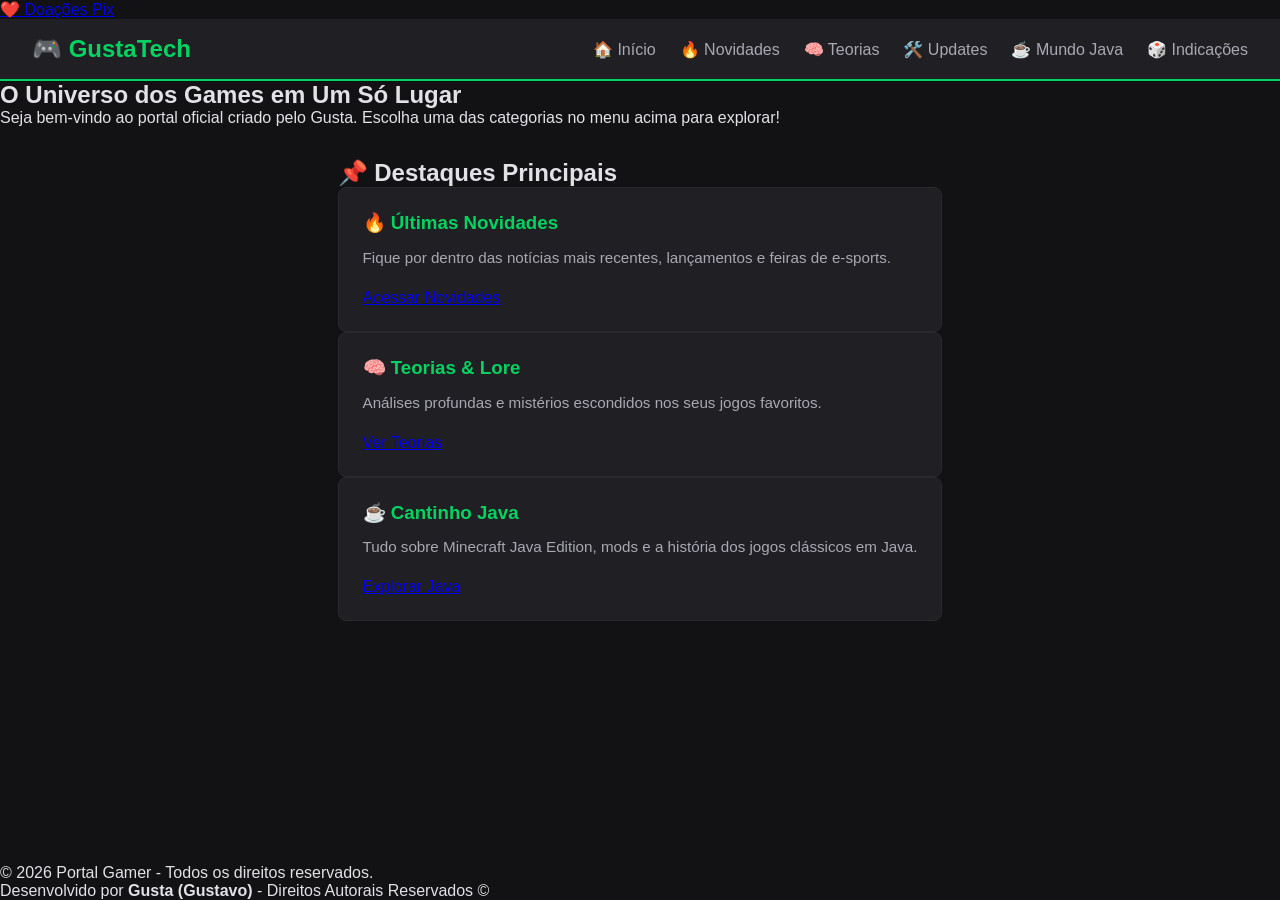
==== index.html @ eb276a67 "att" ====
<!DOCTYPE html>
<html lang="pt-BR">
<head>
    <meta charset="UTF-8">
    <meta name="viewport" content="width=device-width, initial-scale=1.0">
    <title>Portal Gamer - Gusta</title>
    <link rel="stylesheet" href="style.css">
</head>
<a href="doacoes.html" class="btn-doacao-fixo">
    ❤️ Doações Pix
</a>
<body>

    <header>
        <div class="logo">🎮 GustaTech</div>
        <nav>
            <ul>
                <li><a href="index.html" class="ativo">🏠 Início</a></li>
                <li><a href="novidades.html">🔥 Novidades</a></li>
                <li><a href="teorias.html">🧠 Teorias</a></li>
                <li><a href="updates.html">🛠️ Updates</a></li>
                <li><a href="java.html">☕ Mundo Java</a></li>
                <li><a href="indicacoes.html">🎲 Indicações</a></li>
            </ul>
        </nav>
    </header>

    <section class="hero">
        <h1>O Universo dos Games em Um Só Lugar</h1>
        <p>Seja bem-vindo ao portal oficial criado pelo Gusta. Escolha uma das categorias no menu acima para explorar!</p>
    </section>

    <main class="container">
        <h2>📌 Destaques Principais</h2>
        <div class="grid">
            <article class="card">
                <h3>🔥 Últimas Novidades</h3>
                <p>Fique por dentro das notícias mais recentes, lançamentos e feiras de e-sports.</p>
                <a href="novidades.html" class="btn-link">Acessar Novidades</a>
            </article>
            <article class="card">
                <h3>🧠 Teorias & Lore</h3>
                <p>Análises profundas e mistérios escondidos nos seus jogos favoritos.</p>
                <a href="teorias.html" class="btn-link">Ver Teorias</a>
            </article>
            <article class="card">
                <h3>☕ Cantinho Java</h3>
                <p>Tudo sobre Minecraft Java Edition, mods e a história dos jogos clássicos em Java.</p>
                <a href="java.html" class="btn-link">Explorar Java</a>
            </article>
        </div>
    </main>

    <footer>
        <div class="footer-content">
            <p>&copy; 2026 Portal Gamer - Todos os direitos reservados.</p>
            <p class="direitos-autorais">Desenvolvido por <strong>Gusta (Gustavo)</strong> - Direitos Autorais Reservados &copy;</p>
        </div>
    </footer>

    <script src="script.js"></script>
</body>
</html>
---- style.css ----
* {
    margin: 0;
    padding: 0;
    box-sizing: border-box;
    font-family: 'Segoe UI', Tahoma, Geneva, Verdana, sans-serif;
}

body {
    background-color: #121214;
    color: #e1e1e6;
    display: flex;
    flex-direction: column;
    min-height: 100vh;
}

/* CABEÇALHO E NAVEGAÇÃO */
header {
    background-color: #202024;
    padding: 1rem 2rem;
    display: flex;
    justify-content: space-between;
    align-items: center;
    border-bottom: 2px solid #04d361;
}

.logo {
    font-size: 1.5rem;
    font-weight: bold;
    color: #04d361;
}

nav ul {
    display: flex;
    list-style: none;
    gap: 1.5rem;
}

nav a {
    color: #a8a8b3;
    text-decoration: none;
    font-weight: 500;
    transition: color 0.2s;
}

nav a:hover {
    color: #04d361;
}

/* CONTAINER PRINCIPAL */
.container {
    max-width: 1100px;
    margin: 2rem auto;
    padding: 0 1rem;
    flex: 1;
}

/* CARDS E CONTEÚDO */
.cards-grid {
    display: grid;
    grid-template-columns: repeat(auto-fit, minmax(300px, 1fr));
    gap: 1.5rem;
    margin-top: 1.5rem;
}

.card {
    background-color: #202024;
    border-radius: 8px;
    padding: 1.5rem;
    border: 1px solid #29292e;
    display: flex;
    flex-direction: column;
    justify-content: space-between;
    transition: transform 0.2s, border-color 0.2s;
}

.card:hover {
    transform: translateY(-4px);
    border-color: #04d361;
}

.card h3 {
    color: #04d361;
    margin-bottom: 0.8rem;
}

.card p {
    color: #a8a8b3;
    font-size: 0.95rem;
    line-height: 1.5;
    margin-bottom: 1.2rem;
}

/* BOTÕES DE CURTIR E RELER */
.btn-curtir {
    background-color: #04d361;
    color: #000;
    font-weight: bold;
    border: none;
    padding: 0.6rem 1rem;
    border-radius: 4px;
    cursor: pointer;
    transition: background-color 0.2s;
}

.btn-curtir:hover {
    background-color: #03b050;
}

.btn-curtir.curtido {
    background-color: #29292e !important;
    color: #04d361 !important;
}

.btn-reler {
    display: inline-block;
    margin-top: 0.8rem;
    color: #996dff;
    text-decoration: none;
    font-size: 0.9rem;
    font-weight: bold;
}

.btn-reler:hover {
    text-decoration: underline;
}

/* SORTEADOR DE JOGOS (INDICAÇÕES) */
.box-sorteio {
    background-color: #202024;
    border-radius: 8px;
    padding: 2rem;
    text-align: center;
    border: 1px solid #29292e;
    max-width: 650px;
    margin: 2rem auto;
}

.btn-sortear {
    background-color: #04d361;
    color: #000;
    font-weight: bold;
    font-size: 1.1rem;
    border: none;
    padding: 0.8rem 1.8rem;
    border-radius: 4px;
    cursor: pointer;
    margin-top: 1rem;
    transition: transform 0.2s
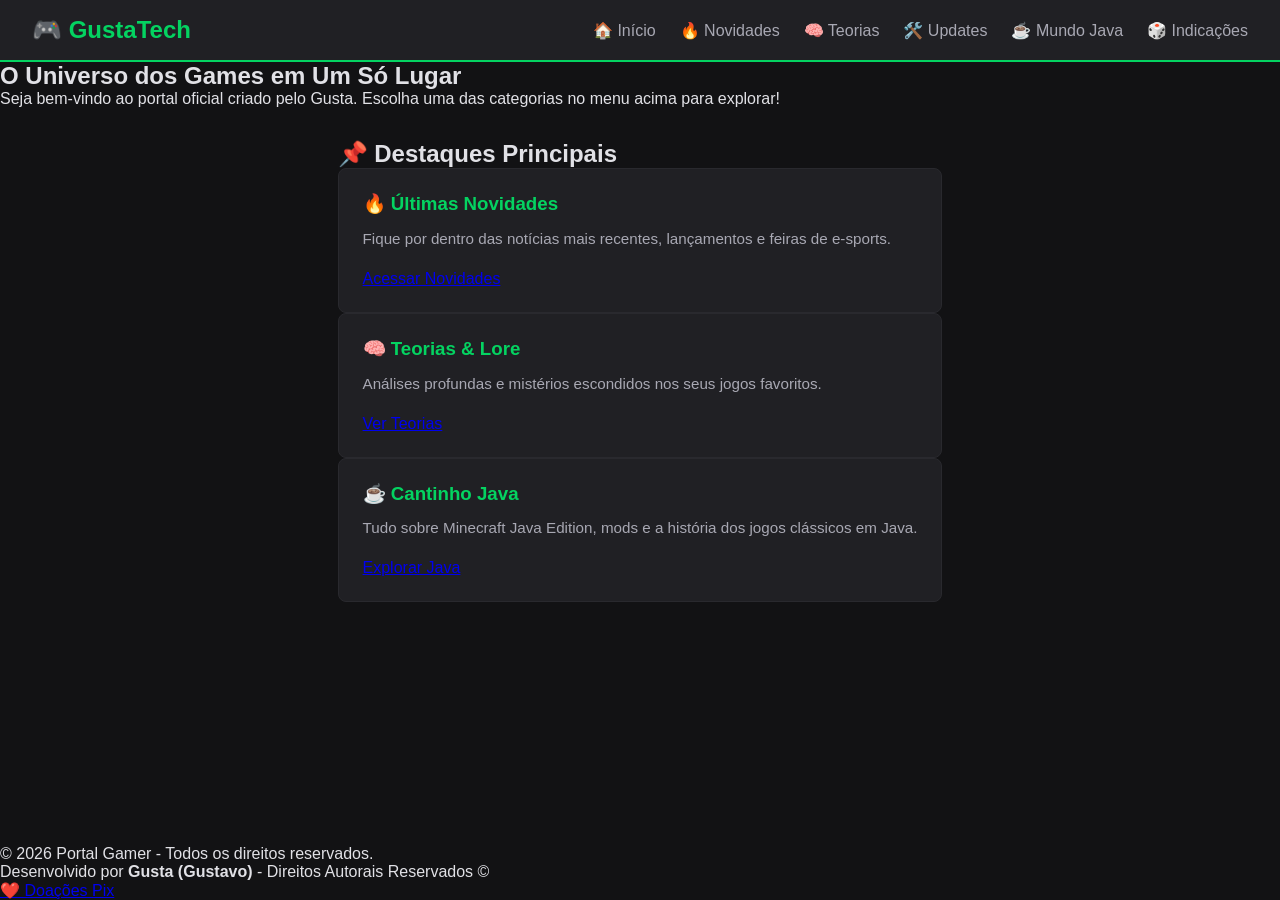
==== commit 0df43081: "aq" ====
--- a/index.html
+++ b/index.html
@@ -6,9 +6,6 @@
     <title>Portal Gamer - Gusta</title>
     <link rel="stylesheet" href="style.css">
 </head>
-<a href="doacoes.html" class="btn-doacao-fixo">
-    ❤️ Doações Pix
-</a>
 <body>
 
     <header>
@@ -59,5 +56,8 @@
     </footer>
 
     <script src="script.js"></script>
+<a href="doacoes.html" class="btn-doacao-fixo">
+    ❤️ Doações Pix
+</a>
 </body>
 </html>
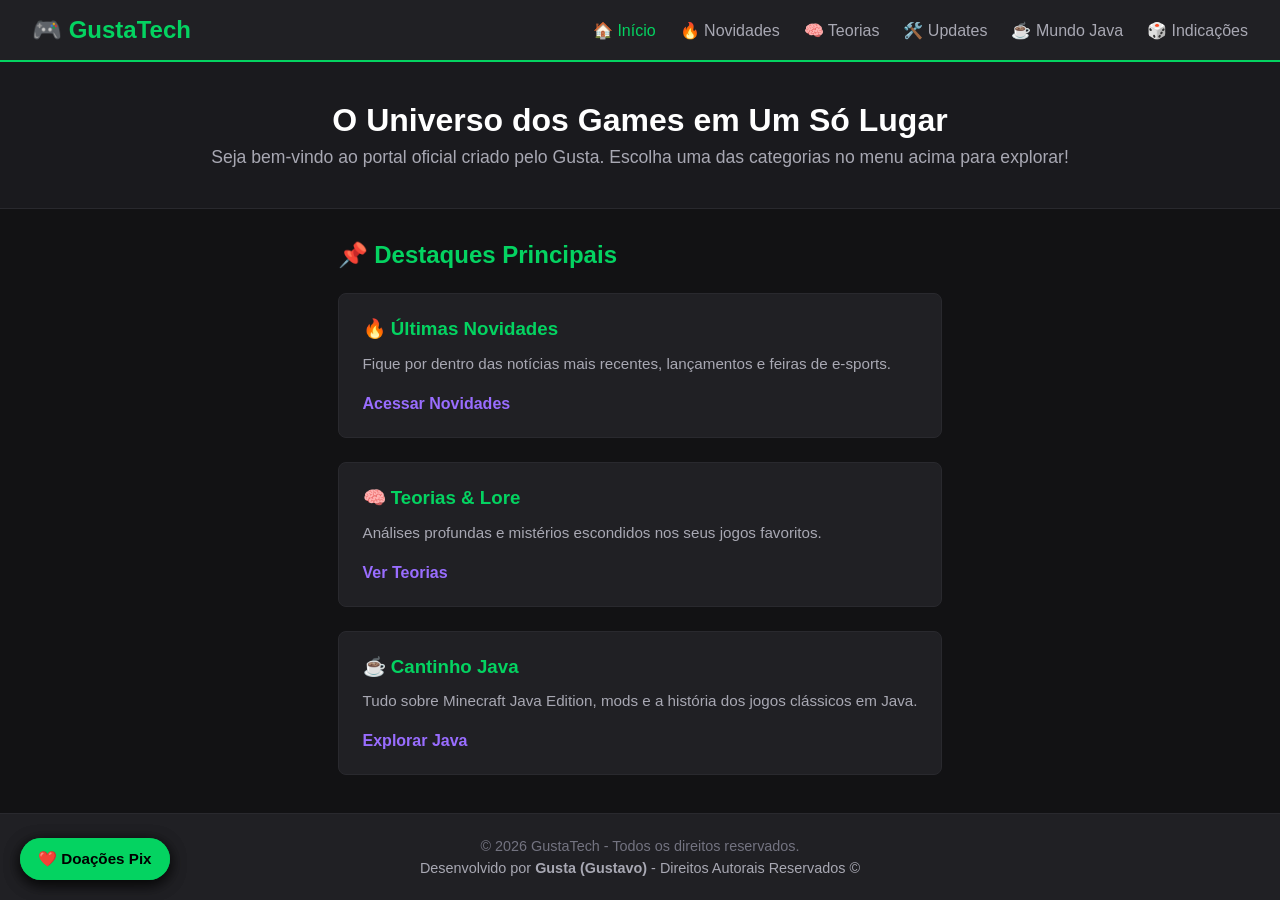
==== commit 60c3bfd7: "a" ====
--- a/index.html
+++ b/index.html
@@ -3,7 +3,7 @@
 <head>
     <meta charset="UTF-8">
     <meta name="viewport" content="width=device-width, initial-scale=1.0">
-    <title>Portal Gamer - Gusta</title>
+    <title>GustaTech - Portal Gamer</title>
     <link rel="stylesheet" href="style.css">
 </head>
 <body>
@@ -35,11 +35,13 @@
                 <p>Fique por dentro das notícias mais recentes, lançamentos e feiras de e-sports.</p>
                 <a href="novidades.html" class="btn-link">Acessar Novidades</a>
             </article>
+
             <article class="card">
                 <h3>🧠 Teorias & Lore</h3>
                 <p>Análises profundas e mistérios escondidos nos seus jogos favoritos.</p>
                 <a href="teorias.html" class="btn-link">Ver Teorias</a>
             </article>
+
             <article class="card">
                 <h3>☕ Cantinho Java</h3>
                 <p>Tudo sobre Minecraft Java Edition, mods e a história dos jogos clássicos em Java.</p>
@@ -50,10 +52,14 @@
 
     <footer>
         <div class="footer-content">
-            <p>&copy; 2026 Portal Gamer - Todos os direitos reservados.</p>
+            <p>&copy; 2026 GustaTech - Todos os direitos reservados.</p>
             <p class="direitos-autorais">Desenvolvido por <strong>Gusta (Gustavo)</strong> - Direitos Autorais Reservados &copy;</p>
         </div>
     </footer>
+
+    <a href="doacoes.html" class="btn-doacao-fixo">
+        ❤️ Doações Pix
+    </a>
 
     <script src="script.js"></script>
 <a href="doacoes.html" class="btn-doacao-fixo">
--- a/style.css
+++ b/style.css
@@ -1,3 +1,6 @@
+/* =========================================================
+   ESTILOS GERAIS E RESET
+   ========================================================= */
 * {
     margin: 0;
     padding: 0;
@@ -13,7 +16,9 @@
     min-height: 100vh;
 }
 
-/* CABEÇALHO E NAVEGAÇÃO */
+/* =========================================================
+   CABEÇALHO E NAVEGAÇÃO
+   ========================================================= */
 header {
     background-color: #202024;
     padding: 1rem 2rem;
@@ -42,11 +47,34 @@
     transition: color 0.2s;
 }
 
-nav a:hover {
-    color: #04d361;
-}
-
-/* CONTAINER PRINCIPAL */
+nav a:hover, nav a.ativo {
+    color: #04d361;
+}
+
+/* =========================================================
+   SEÇÃO HERO (DESTAQUE DA PÁGINA INICIAL)
+   ========================================================= */
+.hero {
+    background-color: #1a1a1e;
+    text-align: center;
+    padding: 2.5rem 1rem;
+    border-bottom: 1px solid #29292e;
+}
+
+.hero h1 {
+    font-size: 2rem;
+    color: #ffffff;
+    margin-bottom: 0.5rem;
+}
+
+.hero p {
+    color: #a8a8b3;
+    font-size: 1.1rem;
+}
+
+/* =========================================================
+   CONTAINER E CARDS / GRID
+   ========================================================= */
 .container {
     max-width: 1100px;
     margin: 2rem auto;
@@ -54,12 +82,15 @@
     flex: 1;
 }
 
-/* CARDS E CONTEÚDO */
-.cards-grid {
+.container h2 {
+    color: #04d361;
+    margin-bottom: 1.5rem;
+}
+
+.grid, .cards-grid {
     display: grid;
     grid-template-columns: repeat(auto-fit, minmax(300px, 1fr));
     gap: 1.5rem;
-    margin-top: 1.5rem;
 }
 
 .card {
@@ -90,7 +121,22 @@
     margin-bottom: 1.2rem;
 }
 
-/* BOTÕES DE CURTIR E RELER */
+/* =========================================================
+   BOTÕES GERAIS E LINKS
+   ========================================================= */
+.btn-link {
+    display: inline-block;
+    color: #996dff;
+    text-decoration: none;
+    font-weight: bold;
+    transition: color 0.2s;
+}
+
+.btn-link:hover {
+    color: #04d361;
+    text-decoration: underline;
+}
+
 .btn-curtir {
     background-color: #04d361;
     color: #000;
@@ -124,25 +170,47 @@
     text-decoration: underline;
 }
 
-/* SORTEADOR DE JOGOS (INDICAÇÕES) */
-.box-sorteio {
+/* =========================================================
+   RODAPÉ (FOOTER)
+   ========================================================= */
+footer {
     background-color: #202024;
-    border-radius: 8px;
-    padding: 2rem;
     text-align: center;
-    border: 1px solid #29292e;
-    max-width: 650px;
-    margin: 2rem auto;
-}
-
-.btn-sortear {
+    padding: 1.5rem;
+    border-top: 1px solid #29292e;
+    margin-top: auto;
+    color: #737380;
+    font-size: 0.9rem;
+}
+
+.direitos-autorais {
+    margin-top: 0.4rem;
+    color: #a8a8b3;
+}
+
+/* =========================================================
+   BOTÃO FIXO DO PIX (FLUTUANTE NO CANTO INFERIOR ESQUERDO)
+   ========================================================= */
+.btn-doacao-fixo {
+    position: fixed;
+    bottom: 20px;
+    left: 20px;
     background-color: #04d361;
-    color: #000;
-    font-weight: bold;
-    font-size: 1.1rem;
-    border: none;
-    padding: 0.8rem 1.8rem;
-    border-radius: 4px;
-    cursor: pointer;
-    margin-top: 1rem;
-    transition: transform 0.2s+    color: #000000;
+    font-weight: bold;
+    padding: 12px 18px;
+    border-radius: 30px;
+    text-decoration: none;
+    box-shadow: 0px 4px 15px rgba(0, 0, 0, 0.6);
+    z-index: 9999;
+    display: flex;
+    align-items: center;
+    gap: 8px;
+    font-size: 0.95rem;
+    transition: transform 0.2s ease, background-color 0.2s ease;
+}
+
+.btn-doacao-fixo:hover {
+    background-color: #03b050;
+    transform: scale(1.08);
+}
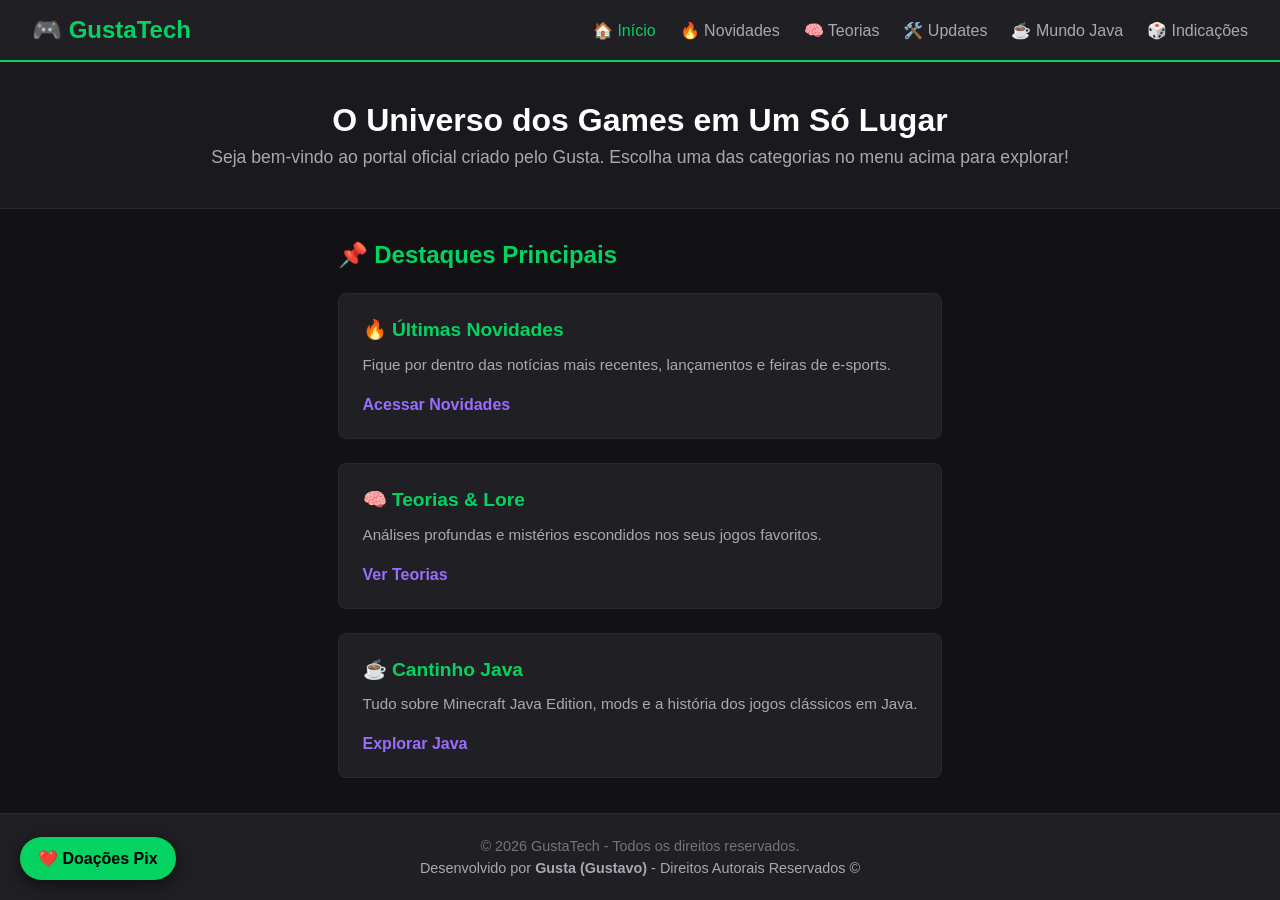
==== commit f6c7efed: "a" ====
--- a/index.html
+++ b/index.html
@@ -62,8 +62,5 @@
     </a>
 
     <script src="script.js"></script>
-<a href="doacoes.html" class="btn-doacao-fixo">
-    ❤️ Doações Pix
-</a>
 </body>
 </html>
--- a/style.css
+++ b/style.css
@@ -1,6 +1,4 @@
-/* =========================================================
-   ESTILOS GERAIS E RESET
-   ========================================================= */
+/* RESET E ESTILOS GERAIS */
 * {
     margin: 0;
     padding: 0;
@@ -16,9 +14,7 @@
     min-height: 100vh;
 }
 
-/* =========================================================
-   CABEÇALHO E NAVEGAÇÃO
-   ========================================================= */
+/* CABEÇALHO E NAVEGAÇÃO */
 header {
     background-color: #202024;
     padding: 1rem 2rem;
@@ -51,30 +47,26 @@
     color: #04d361;
 }
 
-/* =========================================================
-   SEÇÃO HERO (DESTAQUE DA PÁGINA INICIAL)
-   ========================================================= */
-.hero {
+/* HERO E CABEÇALHO DE SEÇÕES */
+.hero, .secao-titulo {
     background-color: #1a1a1e;
     text-align: center;
     padding: 2.5rem 1rem;
     border-bottom: 1px solid #29292e;
 }
 
-.hero h1 {
+.hero h1, .secao-titulo h1 {
     font-size: 2rem;
     color: #ffffff;
     margin-bottom: 0.5rem;
 }
 
-.hero p {
+.hero p, .secao-titulo p {
     color: #a8a8b3;
     font-size: 1.1rem;
 }
 
-/* =========================================================
-   CONTAINER E CARDS / GRID
-   ========================================================= */
+/* CONTAINER E GRID DE CARDS */
 .container {
     max-width: 1100px;
     margin: 2rem auto;
@@ -112,6 +104,7 @@
 .card h3 {
     color: #04d361;
     margin-bottom: 0.8rem;
+    font-size: 1.2rem;
 }
 
 .card p {
@@ -121,9 +114,7 @@
     margin-bottom: 1.2rem;
 }
 
-/* =========================================================
-   BOTÕES GERAIS E LINKS
-   ========================================================= */
+/* BOTÕES E LINKS */
 .btn-link {
     display: inline-block;
     color: #996dff;
@@ -142,37 +133,159 @@
     color: #000;
     font-weight: bold;
     border: none;
-    padding: 0.6rem 1rem;
-    border-radius: 4px;
+    padding: 0.7rem 1rem;
+    border-radius: 6px;
     cursor: pointer;
+    font-size: 0.95rem;
     transition: background-color 0.2s;
+    width: 100%;
 }
 
 .btn-curtir:hover {
     background-color: #03b050;
 }
 
-.btn-curtir.curtido {
-    background-color: #29292e !important;
-    color: #04d361 !important;
-}
-
-.btn-reler {
-    display: inline-block;
+/* SORTEADOR DE JOGOS */
+.box-sorteio {
+    background-color: #202024;
+    border-radius: 12px;
+    padding: 2.5rem 2rem;
+    text-align: center;
+    border: 1px solid #29292e;
+    max-width: 700px;
+    margin: 1rem auto;
+    box-shadow: 0 4px 20px rgba(0, 0, 0, 0.4);
+}
+
+.btn-sortear {
+    background-color: #04d361;
+    color: #000;
+    font-weight: bold;
+    font-size: 1.1rem;
+    border: none;
+    padding: 0.9rem 2rem;
+    border-radius: 8px;
+    cursor: pointer;
+    margin-top: 1.5rem;
+    transition: transform 0.2s, background-color 0.2s;
+}
+
+.btn-sortear:hover {
+    background-color: #03b050;
+    transform: scale(1.04);
+}
+
+.resultado-jogo {
+    margin-top: 1.8rem;
+    background-color: #121214;
+    padding: 1.5rem;
+    border-radius: 8px;
+    border-left: 4px solid #04d361;
+    text-align: left;
+    display: none;
+}
+
+/* PÁGINA DE DOAÇÕES E PIX */
+.container-doacao {
+    display: flex;
+    justify-content: center;
+    align-items: center;
+    flex: 1;
+    padding: 2rem 1rem;
+}
+
+.card-pix-destaque {
+    background-color: #202024;
+    border: 2px solid #04d361;
+    border-radius: 16px;
+    padding: 2.5rem 2rem;
+    max-width: 520px;
+    width: 100%;
+    text-align: center;
+    box-shadow: 0 8px 30px rgba(4, 211, 97, 0.15);
+}
+
+.icone-coracao {
+    font-size: 3rem;
+    margin-bottom: 0.5rem;
+}
+
+.card-pix-destaque h2 {
+    color: #ffffff;
+    font-size: 1.8rem;
+    margin-bottom: 1rem;
+}
+
+.mensagem-boas-vindas {
+    color: #c4c4cc;
+    font-size: 0.98rem;
+    line-height: 1.6;
+    margin-bottom: 1.5rem;
+}
+
+.box-chave-pix {
+    background-color: #121214;
+    border: 2px dashed #04d361;
+    border-radius: 8px;
+    padding: 1rem;
+    margin-bottom: 1.2rem;
+}
+
+.label-pix {
+    color: #04d361;
+    font-size: 0.8rem;
+    font-weight: bold;
+    text-transform: uppercase;
+    letter-spacing: 1px;
+    display: block;
+    margin-bottom: 0.4rem;
+}
+
+.valor-chave-pix {
+    color: #ffffff;
+    font-size: 1.15rem;
+    font-weight: bold;
+    word-break: break-all;
+}
+
+.btn-copiar-pix {
+    background-color: #04d361;
+    color: #000;
+    font-weight: bold;
+    font-size: 1rem;
+    border: none;
+    padding: 0.85rem;
+    border-radius: 6px;
+    cursor: pointer;
+    width: 100%;
+    transition: background-color 0.2s, transform 0.2s;
+}
+
+.btn-copiar-pix:hover {
+    background-color: #03b050;
+    transform: translateY(-2px);
+}
+
+.msg-sucesso {
+    color: #04d361;
+    font-weight: bold;
+    font-size: 0.9rem;
     margin-top: 0.8rem;
-    color: #996dff;
-    text-decoration: none;
-    font-size: 0.9rem;
-    font-weight: bold;
-}
-
-.btn-reler:hover {
-    text-decoration: underline;
-}
-
-/* =========================================================
-   RODAPÉ (FOOTER)
-   ========================================================= */
+    display: none;
+}
+
+.legenda-valor {
+    color: #a8a8b3;
+    font-size: 0.88rem;
+    line-height: 1.5;
+    margin-top: 1.5rem;
+    background-color: #121214;
+    padding: 1rem;
+    border-radius: 8px;
+    border: 1px solid #29292e;
+}
+
+/* RODAPÉ */
 footer {
     background-color: #202024;
     text-align: center;
@@ -188,15 +301,13 @@
     color: #a8a8b3;
 }
 
-/* =========================================================
-   BOTÃO FIXO DO PIX (FLUTUANTE NO CANTO INFERIOR ESQUERDO)
-   ========================================================= */
+/* BOTÃO FIXO DE DOAÇÃO */
 .btn-doacao-fixo {
     position: fixed;
     bottom: 20px;
     left: 20px;
     background-color: #04d361;
-    color: #000000;
+    color: #000;
     font-weight: bold;
     padding: 12px 18px;
     border-radius: 30px;
@@ -206,8 +317,7 @@
     display: flex;
     align-items: center;
     gap: 8px;
-    font-size: 0.95rem;
-    transition: transform 0.2s ease, background-color 0.2s ease;
+    transition: transform 0.2s, background-color 0.2s;
 }
 
 .btn-doacao-fixo:hover {
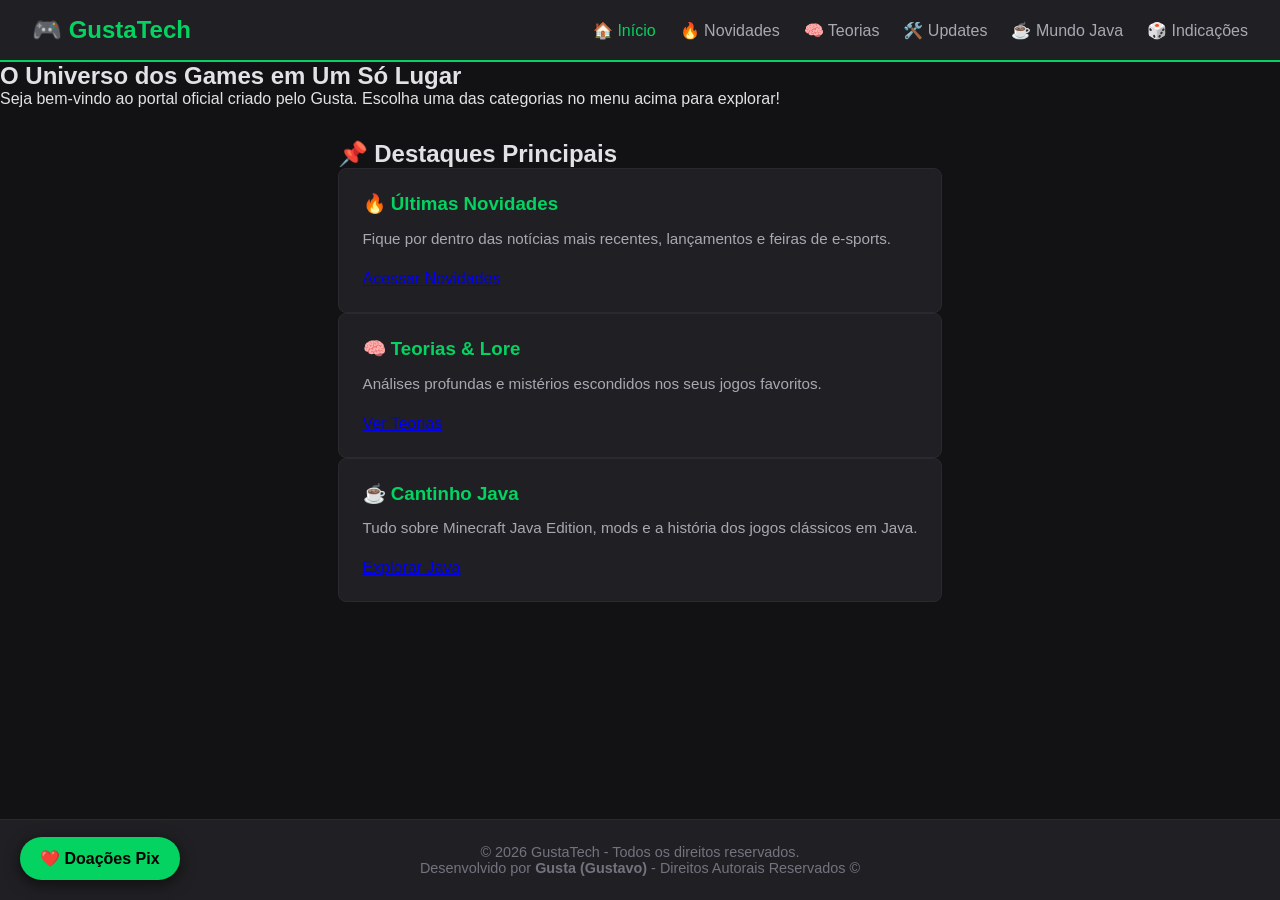
==== commit 4e71833d: "a" ====
--- a/index.html
+++ b/index.html
@@ -57,9 +57,9 @@
         </div>
     </footer>
 
-    <a href="doacoes.html" class="btn-doacao-fixo">
-        ❤️ Doações Pix
-    </a>
+<a href="./doacoes.html" target="_blank" class="btn-doacao-fixo">
+    ❤️ Doações Pix
+</a>
 
     <script src="script.js"></script>
 </body>
--- a/style.css
+++ b/style.css
@@ -47,26 +47,25 @@
     color: #04d361;
 }
 
-/* HERO E CABEÇALHO DE SEÇÕES */
-.hero, .secao-titulo {
+/* TÍTULOS E CONTAINER */
+.secao-titulo {
     background-color: #1a1a1e;
     text-align: center;
     padding: 2.5rem 1rem;
     border-bottom: 1px solid #29292e;
 }
 
-.hero h1, .secao-titulo h1 {
+.secao-titulo h1 {
     font-size: 2rem;
     color: #ffffff;
     margin-bottom: 0.5rem;
 }
 
-.hero p, .secao-titulo p {
+.secao-titulo p {
     color: #a8a8b3;
     font-size: 1.1rem;
 }
 
-/* CONTAINER E GRID DE CARDS */
 .container {
     max-width: 1100px;
     margin: 2rem auto;
@@ -74,12 +73,7 @@
     flex: 1;
 }
 
-.container h2 {
-    color: #04d361;
-    margin-bottom: 1.5rem;
-}
-
-.grid, .cards-grid {
+.cards-grid {
     display: grid;
     grid-template-columns: repeat(auto-fit, minmax(300px, 1fr));
     gap: 1.5rem;
@@ -104,7 +98,6 @@
 .card h3 {
     color: #04d361;
     margin-bottom: 0.8rem;
-    font-size: 1.2rem;
 }
 
 .card p {
@@ -112,20 +105,6 @@
     font-size: 0.95rem;
     line-height: 1.5;
     margin-bottom: 1.2rem;
-}
-
-/* BOTÕES E LINKS */
-.btn-link {
-    display: inline-block;
-    color: #996dff;
-    text-decoration: none;
-    font-weight: bold;
-    transition: color 0.2s;
-}
-
-.btn-link:hover {
-    color: #04d361;
-    text-decoration: underline;
 }
 
 .btn-curtir {
@@ -136,62 +115,16 @@
     padding: 0.7rem 1rem;
     border-radius: 6px;
     cursor: pointer;
-    font-size: 0.95rem;
-    transition: background-color 0.2s;
     width: 100%;
 }
 
-.btn-curtir:hover {
-    background-color: #03b050;
-}
-
-/* SORTEADOR DE JOGOS */
-.box-sorteio {
-    background-color: #202024;
-    border-radius: 12px;
-    padding: 2.5rem 2rem;
-    text-align: center;
-    border: 1px solid #29292e;
-    max-width: 700px;
-    margin: 1rem auto;
-    box-shadow: 0 4px 20px rgba(0, 0, 0, 0.4);
-}
-
-.btn-sortear {
-    background-color: #04d361;
-    color: #000;
-    font-weight: bold;
-    font-size: 1.1rem;
-    border: none;
-    padding: 0.9rem 2rem;
-    border-radius: 8px;
-    cursor: pointer;
-    margin-top: 1.5rem;
-    transition: transform 0.2s, background-color 0.2s;
-}
-
-.btn-sortear:hover {
-    background-color: #03b050;
-    transform: scale(1.04);
-}
-
-.resultado-jogo {
-    margin-top: 1.8rem;
-    background-color: #121214;
-    padding: 1.5rem;
-    border-radius: 8px;
-    border-left: 4px solid #04d361;
-    text-align: left;
-    display: none;
-}
-
-/* PÁGINA DE DOAÇÕES E PIX */
+/* ESTILOS DA PÁGINA DE DOAÇÃO E PIX */
 .container-doacao {
     display: flex;
     justify-content: center;
     align-items: center;
     flex: 1;
-    padding: 2rem 1rem;
+    padding: 3rem 1rem;
 }
 
 .card-pix-destaque {
@@ -202,7 +135,7 @@
     max-width: 520px;
     width: 100%;
     text-align: center;
-    box-shadow: 0 8px 30px rgba(4, 211, 97, 0.15);
+    box-shadow: 0 8px 30px rgba(4, 211, 97, 0.2);
 }
 
 .icone-coracao {
@@ -227,23 +160,23 @@
     background-color: #121214;
     border: 2px dashed #04d361;
     border-radius: 8px;
-    padding: 1rem;
+    padding: 1.2rem;
     margin-bottom: 1.2rem;
 }
 
 .label-pix {
     color: #04d361;
-    font-size: 0.8rem;
+    font-size: 0.85rem;
     font-weight: bold;
     text-transform: uppercase;
     letter-spacing: 1px;
     display: block;
-    margin-bottom: 0.4rem;
+    margin-bottom: 0.5rem;
 }
 
 .valor-chave-pix {
     color: #ffffff;
-    font-size: 1.15rem;
+    font-size: 1.2rem;
     font-weight: bold;
     word-break: break-all;
 }
@@ -254,7 +187,7 @@
     font-weight: bold;
     font-size: 1rem;
     border: none;
-    padding: 0.85rem;
+    padding: 0.9rem;
     border-radius: 6px;
     cursor: pointer;
     width: 100%;
@@ -274,7 +207,7 @@
     display: none;
 }
 
-.legenda-valor {
+.detalhe-info {
     color: #a8a8b3;
     font-size: 0.88rem;
     line-height: 1.5;
@@ -283,6 +216,32 @@
     padding: 1rem;
     border-radius: 8px;
     border: 1px solid #29292e;
+    text-align: left;
+}
+
+/* BOTÃO VERDE FIXO FLUTUANTE */
+.btn-doacao-fixo {
+    position: fixed;
+    bottom: 20px;
+    left: 20px;
+    background-color: #04d361;
+    color: #000000;
+    font-weight: bold;
+    padding: 12px 20px;
+    border-radius: 30px;
+    text-decoration: none;
+    box-shadow: 0px 4px 15px rgba(0, 0, 0, 0.6);
+    z-index: 9999;
+    display: inline-flex;
+    align-items: center;
+    gap: 8px;
+    font-size: 1rem;
+    transition: transform 0.2s, background-color 0.2s;
+}
+
+.btn-doacao-fixo:hover {
+    background-color: #03b050;
+    transform: scale(1.08);
 }
 
 /* RODAPÉ */
@@ -294,33 +253,4 @@
     margin-top: auto;
     color: #737380;
     font-size: 0.9rem;
-}
-
-.direitos-autorais {
-    margin-top: 0.4rem;
-    color: #a8a8b3;
-}
-
-/* BOTÃO FIXO DE DOAÇÃO */
-.btn-doacao-fixo {
-    position: fixed;
-    bottom: 20px;
-    left: 20px;
-    background-color: #04d361;
-    color: #000;
-    font-weight: bold;
-    padding: 12px 18px;
-    border-radius: 30px;
-    text-decoration: none;
-    box-shadow: 0px 4px 15px rgba(0, 0, 0, 0.6);
-    z-index: 9999;
-    display: flex;
-    align-items: center;
-    gap: 8px;
-    transition: transform 0.2s, background-color 0.2s;
-}
-
-.btn-doacao-fixo:hover {
-    background-color: #03b050;
-    transform: scale(1.08);
 }
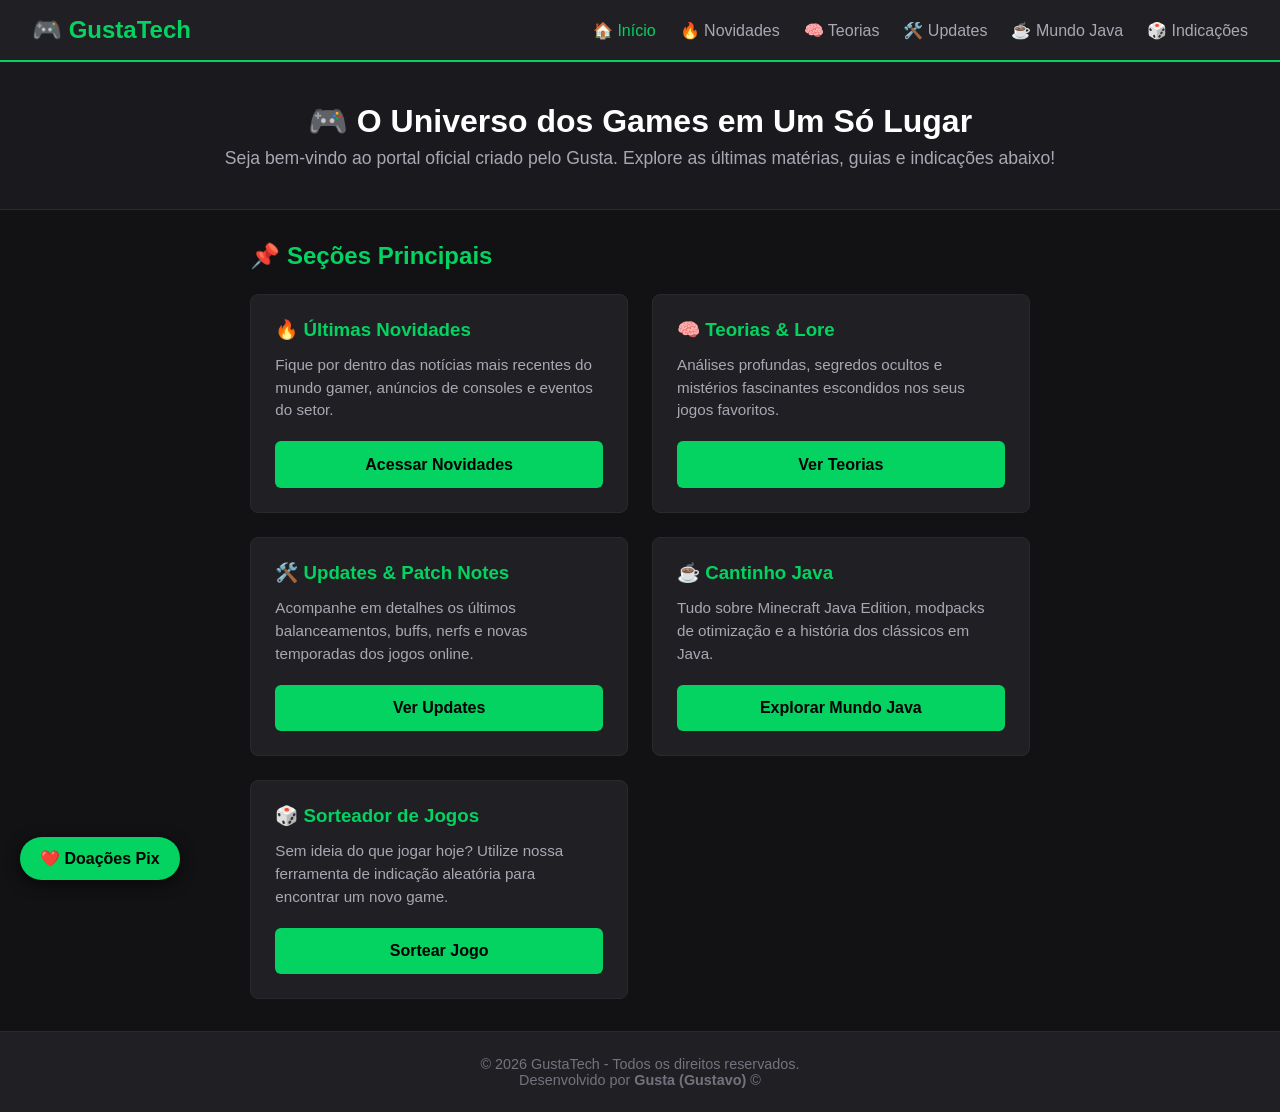
==== commit 8a402874: "a" ====
--- a/index.html
+++ b/index.html
@@ -13,39 +13,52 @@
         <nav>
             <ul>
                 <li><a href="index.html" class="ativo">🏠 Início</a></li>
-                <li><a href="novidades.html">🔥 Novidades</a></li>
-                <li><a href="teorias.html">🧠 Teorias</a></li>
-                <li><a href="updates.html">🛠️ Updates</a></li>
-                <li><a href="java.html">☕ Mundo Java</a></li>
-                <li><a href="indicacoes.html">🎲 Indicações</a></li>
+                <li><a href="novidades.html" target="_blank">🔥 Novidades</a></li>
+                <li><a href="teorias.html" target="_blank">🧠 Teorias</a></li>
+                <li><a href="updates.html" target="_blank">🛠️ Updates</a></li>
+                <li><a href="java.html" target="_blank">☕ Mundo Java</a></li>
+                <li><a href="indicacoes.html" target="_blank">🎲 Indicações</a></li>
             </ul>
         </nav>
     </header>
 
-    <section class="hero">
-        <h1>O Universo dos Games em Um Só Lugar</h1>
-        <p>Seja bem-vindo ao portal oficial criado pelo Gusta. Escolha uma das categorias no menu acima para explorar!</p>
+    <section class="secao-titulo">
+        <h1>🎮 O Universo dos Games em Um Só Lugar</h1>
+        <p>Seja bem-vindo ao portal oficial criado pelo Gusta. Explore as últimas matérias, guias e indicações abaixo!</p>
     </section>
 
     <main class="container">
-        <h2>📌 Destaques Principais</h2>
-        <div class="grid">
+        <h2 style="color: #04d361; margin-bottom: 1.5rem;">📌 Seções Principais</h2>
+        
+        <div class="cards-grid">
             <article class="card">
                 <h3>🔥 Últimas Novidades</h3>
-                <p>Fique por dentro das notícias mais recentes, lançamentos e feiras de e-sports.</p>
-                <a href="novidades.html" class="btn-link">Acessar Novidades</a>
+                <p>Fique por dentro das notícias mais recentes do mundo gamer, anúncios de consoles e eventos do setor.</p>
+                <a href="novidades.html" target="_blank" class="btn-copiar-pix" style="text-decoration: none; text-align: center; display: block;">Acessar Novidades</a>
             </article>
 
             <article class="card">
                 <h3>🧠 Teorias & Lore</h3>
-                <p>Análises profundas e mistérios escondidos nos seus jogos favoritos.</p>
-                <a href="teorias.html" class="btn-link">Ver Teorias</a>
+                <p>Análises profundas, segredos ocultos e mistérios fascinantes escondidos nos seus jogos favoritos.</p>
+                <a href="teorias.html" target="_blank" class="btn-copiar-pix" style="text-decoration: none; text-align: center; display: block;">Ver Teorias</a>
+            </article>
+
+            <article class="card">
+                <h3>🛠️ Updates & Patch Notes</h3>
+                <p>Acompanhe em detalhes os últimos balanceamentos, buffs, nerfs e novas temporadas dos jogos online.</p>
+                <a href="updates.html" target="_blank" class="btn-copiar-pix" style="text-decoration: none; text-align: center; display: block;">Ver Updates</a>
             </article>
 
             <article class="card">
                 <h3>☕ Cantinho Java</h3>
-                <p>Tudo sobre Minecraft Java Edition, mods e a história dos jogos clássicos em Java.</p>
-                <a href="java.html" class="btn-link">Explorar Java</a>
+                <p>Tudo sobre Minecraft Java Edition, modpacks de otimização e a história dos clássicos em Java.</p>
+                <a href="java.html" target="_blank" class="btn-copiar-pix" style="text-decoration: none; text-align: center; display: block;">Explorar Mundo Java</a>
+            </article>
+
+            <article class="card">
+                <h3>🎲 Sorteador de Jogos</h3>
+                <p>Sem ideia do que jogar hoje? Utilize nossa ferramenta de indicação aleatória para encontrar um novo game.</p>
+                <a href="indicacoes.html" target="_blank" class="btn-copiar-pix" style="text-decoration: none; text-align: center; display: block;">Sortear Jogo</a>
             </article>
         </div>
     </main>
@@ -53,13 +66,13 @@
     <footer>
         <div class="footer-content">
             <p>&copy; 2026 GustaTech - Todos os direitos reservados.</p>
-            <p class="direitos-autorais">Desenvolvido por <strong>Gusta (Gustavo)</strong> - Direitos Autorais Reservados &copy;</p>
+            <p class="direitos-autorais">Desenvolvido por <strong>Gusta (Gustavo)</strong> &copy;</p>
         </div>
     </footer>
 
-<a href="./doacoes.html" target="_blank" class="btn-doacao-fixo">
-    ❤️ Doações Pix
-</a>
+    <a href="./doacoes.html" target="_blank" class="btn-doacao-fixo">
+        ❤️ Doações Pix
+    </a>
 
     <script src="script.js"></script>
 </body>
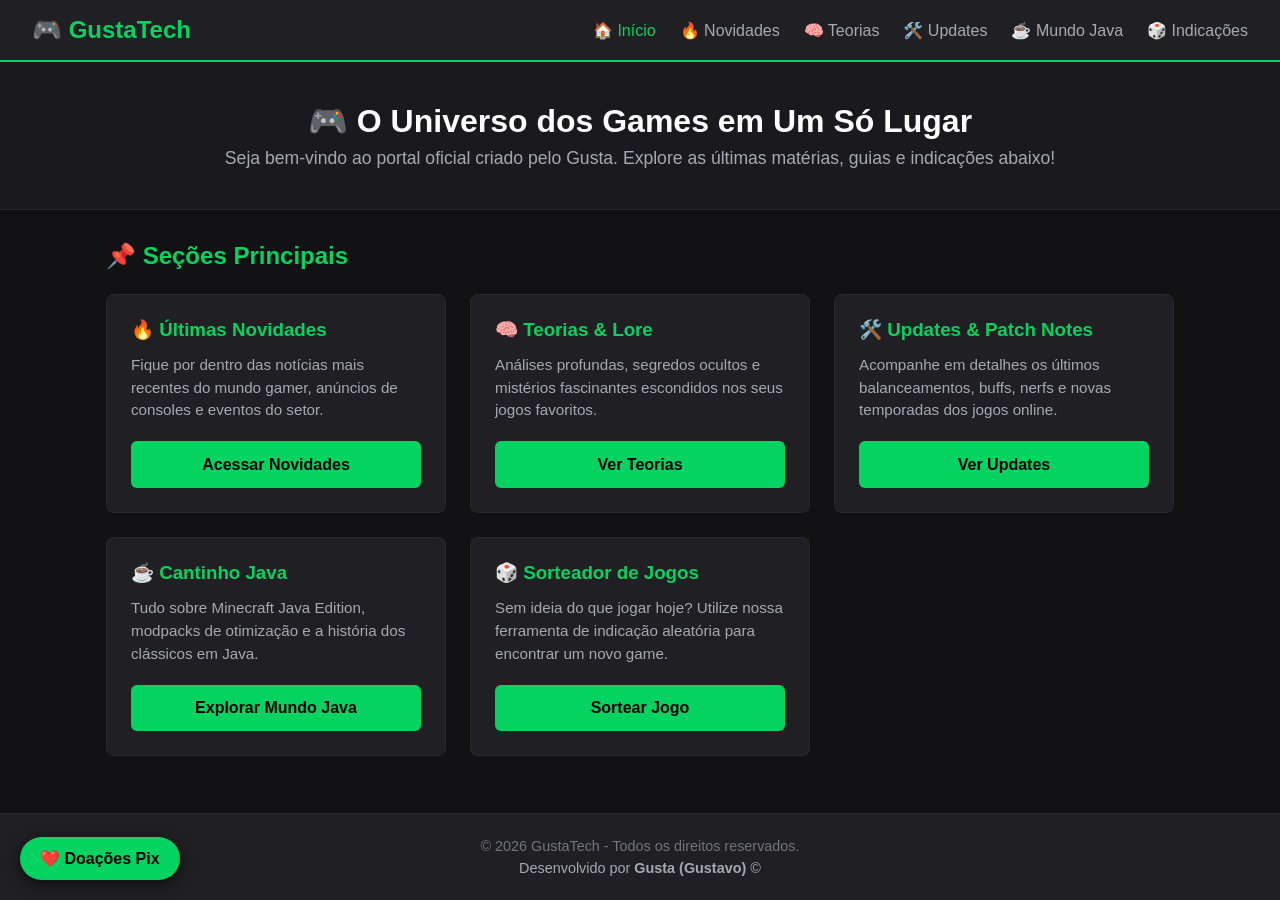
==== commit abeb6e03: "s" ====
--- a/index.html
+++ b/index.html
@@ -13,11 +13,11 @@
         <nav>
             <ul>
                 <li><a href="index.html" class="ativo">🏠 Início</a></li>
-                <li><a href="novidades.html" target="_blank">🔥 Novidades</a></li>
-                <li><a href="teorias.html" target="_blank">🧠 Teorias</a></li>
-                <li><a href="updates.html" target="_blank">🛠️ Updates</a></li>
-                <li><a href="java.html" target="_blank">☕ Mundo Java</a></li>
-                <li><a href="indicacoes.html" target="_blank">🎲 Indicações</a></li>
+                <li><a href="novidades.html">🔥 Novidades</a></li>
+                <li><a href="teorias.html">🧠 Teorias</a></li>
+                <li><a href="updates.html">🛠️ Updates</a></li>
+                <li><a href="java.html">☕ Mundo Java</a></li>
+                <li><a href="indicacoes.html">🎲 Indicações</a></li>
             </ul>
         </nav>
     </header>
@@ -34,31 +34,31 @@
             <article class="card">
                 <h3>🔥 Últimas Novidades</h3>
                 <p>Fique por dentro das notícias mais recentes do mundo gamer, anúncios de consoles e eventos do setor.</p>
-                <a href="novidades.html" target="_blank" class="btn-copiar-pix" style="text-decoration: none; text-align: center; display: block;">Acessar Novidades</a>
+                <a href="novidades.html" class="btn-copiar-pix" style="text-decoration: none; text-align: center; display: block;">Acessar Novidades</a>
             </article>
 
             <article class="card">
                 <h3>🧠 Teorias & Lore</h3>
                 <p>Análises profundas, segredos ocultos e mistérios fascinantes escondidos nos seus jogos favoritos.</p>
-                <a href="teorias.html" target="_blank" class="btn-copiar-pix" style="text-decoration: none; text-align: center; display: block;">Ver Teorias</a>
+                <a href="teorias.html" class="btn-copiar-pix" style="text-decoration: none; text-align: center; display: block;">Ver Teorias</a>
             </article>
 
             <article class="card">
                 <h3>🛠️ Updates & Patch Notes</h3>
                 <p>Acompanhe em detalhes os últimos balanceamentos, buffs, nerfs e novas temporadas dos jogos online.</p>
-                <a href="updates.html" target="_blank" class="btn-copiar-pix" style="text-decoration: none; text-align: center; display: block;">Ver Updates</a>
+                <a href="updates.html" class="btn-copiar-pix" style="text-decoration: none; text-align: center; display: block;">Ver Updates</a>
             </article>
 
             <article class="card">
                 <h3>☕ Cantinho Java</h3>
                 <p>Tudo sobre Minecraft Java Edition, modpacks de otimização e a história dos clássicos em Java.</p>
-                <a href="java.html" target="_blank" class="btn-copiar-pix" style="text-decoration: none; text-align: center; display: block;">Explorar Mundo Java</a>
+                <a href="java.html" class="btn-copiar-pix" style="text-decoration: none; text-align: center; display: block;">Explorar Mundo Java</a>
             </article>
 
             <article class="card">
                 <h3>🎲 Sorteador de Jogos</h3>
                 <p>Sem ideia do que jogar hoje? Utilize nossa ferramenta de indicação aleatória para encontrar um novo game.</p>
-                <a href="indicacoes.html" target="_blank" class="btn-copiar-pix" style="text-decoration: none; text-align: center; display: block;">Sortear Jogo</a>
+                <a href="indicacoes.html" class="btn-copiar-pix" style="text-decoration: none; text-align: center; display: block;">Sortear Jogo</a>
             </article>
         </div>
     </main>
@@ -66,11 +66,11 @@
     <footer>
         <div class="footer-content">
             <p>&copy; 2026 GustaTech - Todos os direitos reservados.</p>
-            <p class="direitos-autorais">Desenvolvido por <strong>Gusta (Gustavo)</strong> &copy;</p>
+            <p style="margin-top: 0.4rem; color: #a8a8b3;">Desenvolvido por <strong>Gusta (Gustavo)</strong> &copy;</p>
         </div>
     </footer>
 
-    <a href="./doacoes.html" target="_blank" class="btn-doacao-fixo">
+    <a href="doacoes.html" target="_blank" class="btn-doacao-fixo">
         ❤️ Doações Pix
     </a>
 
--- a/style.css
+++ b/style.css
@@ -28,6 +28,7 @@
     font-size: 1.5rem;
     font-weight: bold;
     color: #04d361;
+    text-decoration: none;
 }
 
 nav ul {
@@ -71,8 +72,10 @@
     margin: 2rem auto;
     padding: 0 1rem;
     flex: 1;
-}
-
+    width: 100%;
+}
+
+/* CARDS E GRID */
 .cards-grid {
     display: grid;
     grid-template-columns: repeat(auto-fit, minmax(300px, 1fr));
@@ -107,18 +110,64 @@
     margin-bottom: 1.2rem;
 }
 
-.btn-curtir {
+/* ESTILO DA PÁGINA DE INDICAÇÕES (SORTEADOR) */
+.box-sorteio {
+    background-color: #202024;
+    border-radius: 12px;
+    padding: 2.5rem 2rem;
+    text-align: center;
+    border: 1px solid #29292e;
+    max-width: 650px;
+    margin: 1.5rem auto;
+    box-shadow: 0 8px 25px rgba(0, 0, 0, 0.5);
+}
+
+.box-sorteio h3 {
+    color: #ffffff;
+    font-size: 1.5rem;
+    margin-bottom: 0.8rem;
+}
+
+.box-sorteio p {
+    color: #a8a8b3;
+    font-size: 1rem;
+    line-height: 1.5;
+}
+
+.btn-sortear {
     background-color: #04d361;
-    color: #000;
-    font-weight: bold;
+    color: #000000;
+    font-weight: bold;
+    font-size: 1.1rem;
     border: none;
-    padding: 0.7rem 1rem;
-    border-radius: 6px;
+    padding: 0.9rem 2rem;
+    border-radius: 8px;
     cursor: pointer;
+    margin-top: 1.5rem;
     width: 100%;
-}
-
-/* ESTILOS DA PÁGINA DE DOAÇÃO E PIX */
+    max-width: 350px;
+    transition: transform 0.2s, background-color 0.2s;
+}
+
+.btn-sortear:hover {
+    background-color: #03b050;
+    transform: scale(1.03);
+}
+
+.resultado-jogo {
+    margin-top: 1.8rem;
+    background-color: #121214;
+    padding: 1.5rem;
+    border-radius: 8px;
+    border-left: 4px solid #04d361;
+    text-align: left;
+    display: none;
+    color: #e1e1e6;
+    font-size: 1rem;
+    line-height: 1.6;
+}
+
+/* PÁGINA DE DOAÇÕES E PIX */
 .container-doacao {
     display: flex;
     justify-content: center;
@@ -183,7 +232,7 @@
 
 .btn-copiar-pix {
     background-color: #04d361;
-    color: #000;
+    color: #000000;
     font-weight: bold;
     font-size: 1rem;
     border: none;
@@ -219,7 +268,7 @@
     text-align: left;
 }
 
-/* BOTÃO VERDE FIXO FLUTUANTE */
+/* BOTÃO FLUTUANTE DE DOAÇÃO */
 .btn-doacao-fixo {
     position: fixed;
     bottom: 20px;
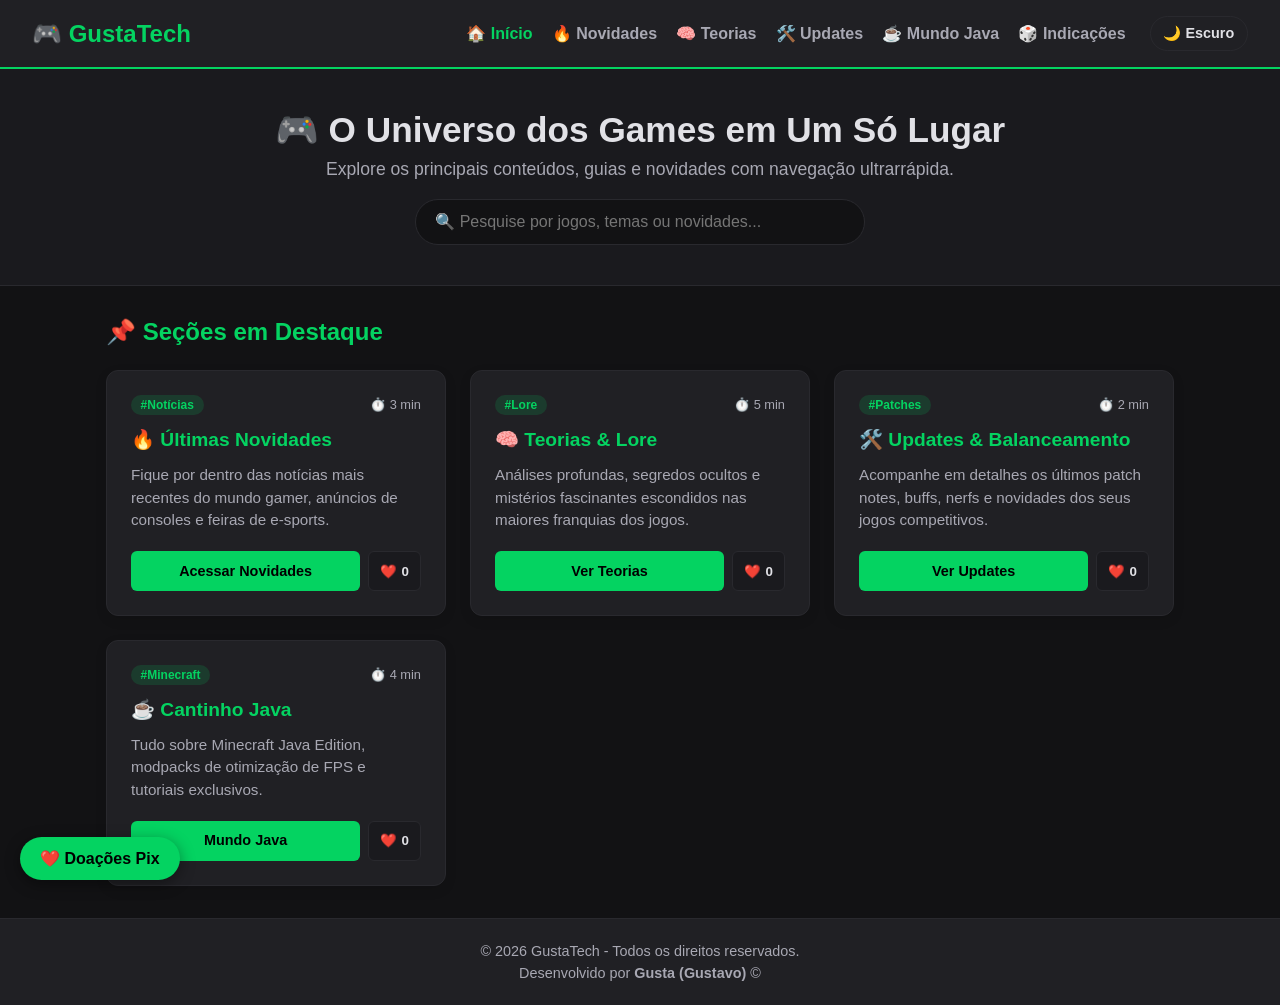
==== commit 0f4c052a: "a" ====
--- a/index.html
+++ b/index.html
@@ -9,7 +9,7 @@
 <body>
 
     <header>
-        <div class="logo">🎮 GustaTech</div>
+        <a href="index.html" class="logo">🎮 GustaTech</a>
         <nav>
             <ul>
                 <li><a href="index.html" class="ativo">🏠 Início</a></li>
@@ -19,55 +19,80 @@
                 <li><a href="java.html">☕ Mundo Java</a></li>
                 <li><a href="indicacoes.html">🎲 Indicações</a></li>
             </ul>
+            <button id="btn-tema" class="btn-tema" onclick="alternarTema()">🌙 Escuro</button>
         </nav>
     </header>
 
     <section class="secao-titulo">
         <h1>🎮 O Universo dos Games em Um Só Lugar</h1>
-        <p>Seja bem-vindo ao portal oficial criado pelo Gusta. Explore as últimas matérias, guias e indicações abaixo!</p>
+        <p>Explore os principais conteúdos, guias e novidades com navegação ultrarrápida.</p>
+        
+        <div class="caixa-busca">
+            <input type="text" id="campo-busca" onkeyup="filtrarMaterias()" placeholder="🔍 Pesquise por jogos, temas ou novidades...">
+        </div>
     </section>
 
     <main class="container">
-        <h2 style="color: #04d361; margin-bottom: 1.5rem;">📌 Seções Principais</h2>
+        <h2 style="color: var(--cor-destaque); margin-bottom: 1.5rem;">📌 Seções em Destaque</h2>
         
         <div class="cards-grid">
             <article class="card">
+                <div class="meta-card">
+                    <span class="tag">#Notícias</span>
+                    <span class="tempo-leitura">⏱️ 3 min</span>
+                </div>
                 <h3>🔥 Últimas Novidades</h3>
-                <p>Fique por dentro das notícias mais recentes do mundo gamer, anúncios de consoles e eventos do setor.</p>
-                <a href="novidades.html" class="btn-copiar-pix" style="text-decoration: none; text-align: center; display: block;">Acessar Novidades</a>
+                <p>Fique por dentro das notícias mais recentes do mundo gamer, anúncios de consoles e feiras de e-sports.</p>
+                <div class="rodape-card">
+                    <a href="novidades.html" class="btn-card">Acessar Novidades</a>
+                    <button class="btn-like" onclick="curtirMateria('home-novidades')">❤️ <span id="like-count-home-novidades">0</span></button>
+                </div>
             </article>
 
             <article class="card">
+                <div class="meta-card">
+                    <span class="tag">#Lore</span>
+                    <span class="tempo-leitura">⏱️ 5 min</span>
+                </div>
                 <h3>🧠 Teorias & Lore</h3>
-                <p>Análises profundas, segredos ocultos e mistérios fascinantes escondidos nos seus jogos favoritos.</p>
-                <a href="teorias.html" class="btn-copiar-pix" style="text-decoration: none; text-align: center; display: block;">Ver Teorias</a>
+                <p>Análises profundas, segredos ocultos e mistérios fascinantes escondidos nas maiores franquias dos jogos.</p>
+                <div class="rodape-card">
+                    <a href="teorias.html" class="btn-card">Ver Teorias</a>
+                    <button class="btn-like" onclick="curtirMateria('home-teorias')">❤️ <span id="like-count-home-teorias">0</span></button>
+                </div>
             </article>
 
             <article class="card">
-                <h3>🛠️ Updates & Patch Notes</h3>
-                <p>Acompanhe em detalhes os últimos balanceamentos, buffs, nerfs e novas temporadas dos jogos online.</p>
-                <a href="updates.html" class="btn-copiar-pix" style="text-decoration: none; text-align: center; display: block;">Ver Updates</a>
+                <div class="meta-card">
+                    <span class="tag">#Patches</span>
+                    <span class="tempo-leitura">⏱️ 2 min</span>
+                </div>
+                <h3>🛠️ Updates & Balanceamento</h3>
+                <p>Acompanhe em detalhes os últimos patch notes, buffs, nerfs e novidades dos seus jogos competitivos.</p>
+                <div class="rodape-card">
+                    <a href="updates.html" class="btn-card">Ver Updates</a>
+                    <button class="btn-like" onclick="curtirMateria('home-updates')">❤️ <span id="like-count-home-updates">0</span></button>
+                </div>
             </article>
 
             <article class="card">
+                <div class="meta-card">
+                    <span class="tag">#Minecraft</span>
+                    <span class="tempo-leitura">⏱️ 4 min</span>
+                </div>
                 <h3>☕ Cantinho Java</h3>
-                <p>Tudo sobre Minecraft Java Edition, modpacks de otimização e a história dos clássicos em Java.</p>
-                <a href="java.html" class="btn-copiar-pix" style="text-decoration: none; text-align: center; display: block;">Explorar Mundo Java</a>
-            </article>
-
-            <article class="card">
-                <h3>🎲 Sorteador de Jogos</h3>
-                <p>Sem ideia do que jogar hoje? Utilize nossa ferramenta de indicação aleatória para encontrar um novo game.</p>
-                <a href="indicacoes.html" class="btn-copiar-pix" style="text-decoration: none; text-align: center; display: block;">Sortear Jogo</a>
+                <p>Tudo sobre Minecraft Java Edition, modpacks de otimização de FPS e tutoriais exclusivos.</p>
+                <div class="rodape-card">
+                    <a href="java.html" class="btn-card">Mundo Java</a>
+                    <button class="btn-like" onclick="curtirMateria('home-java')">❤️ <span id="like-count-home-java">0</span></button>
+                </div>
             </article>
         </div>
     </main>
 
     <footer>
-        <div class="footer-content">
-            <p>&copy; 2026 GustaTech - Todos os direitos reservados.</p>
-            <p style="margin-top: 0.4rem; color: #a8a8b3;">Desenvolvido por <strong>Gusta (Gustavo)</strong> &copy;</p>
-        </div>
+        <p>&copy; 2026 GustaTech - Todos os direitos reservados.</p>
+        <p style="margin-top: 0.4rem;">Desenvolvido por <strong>Gusta (Gustavo)</strong> &copy;</p>
     </footer>
 
     <a href="doacoes.html" target="_blank" class="btn-doacao-fixo">
--- a/style.css
+++ b/style.css
@@ -1,14 +1,39 @@
+/* VARIÁVEIS DE CORES (TEMA ESCURO PADRÃO) */
+:root {
+    --bg-principal: #121214;
+    --bg-card: #202024;
+    --bg-secundario: #1a1a1e;
+    --texto-principal: #e1e1e6;
+    --texto-secundario: #a8a8b3;
+    --cor-destaque: #04d361;
+    --cor-destaque-hover: #03b050;
+    --borda: #29292e;
+}
+
+/* TEMA CLARO */
+body.light-theme {
+    --bg-principal: #f0f2f5;
+    --bg-card: #ffffff;
+    --bg-secundario: #e4e6eb;
+    --texto-principal: #1c1e21;
+    --texto-secundario: #606770;
+    --cor-destaque: #10b981;
+    --cor-destaque-hover: #059669;
+    --borda: #d1d5db;
+}
+
 /* RESET E ESTILOS GERAIS */
 * {
     margin: 0;
     padding: 0;
     box-sizing: border-box;
     font-family: 'Segoe UI', Tahoma, Geneva, Verdana, sans-serif;
+    transition: background-color 0.3s, color 0.3s;
 }
 
 body {
-    background-color: #121214;
-    color: #e1e1e6;
+    background-color: var(--bg-principal);
+    color: var(--texto-principal);
     display: flex;
     flex-direction: column;
     min-height: 100vh;
@@ -16,57 +41,102 @@
 
 /* CABEÇALHO E NAVEGAÇÃO */
 header {
-    background-color: #202024;
+    background-color: var(--bg-card);
     padding: 1rem 2rem;
     display: flex;
     justify-content: space-between;
     align-items: center;
-    border-bottom: 2px solid #04d361;
+    border-bottom: 2px solid var(--cor-destaque);
+    sticky: top;
+    position: sticky;
+    top: 0;
+    z-index: 1000;
 }
 
 .logo {
     font-size: 1.5rem;
     font-weight: bold;
-    color: #04d361;
+    color: var(--cor-destaque);
     text-decoration: none;
 }
 
+nav {
+    display: flex;
+    align-items: center;
+    gap: 1.5rem;
+}
+
 nav ul {
     display: flex;
     list-style: none;
-    gap: 1.5rem;
+    gap: 1.2rem;
 }
 
 nav a {
-    color: #a8a8b3;
+    color: var(--texto-secundario);
     text-decoration: none;
-    font-weight: 500;
+    font-weight: 600;
     transition: color 0.2s;
 }
 
 nav a:hover, nav a.ativo {
-    color: #04d361;
-}
-
-/* TÍTULOS E CONTAINER */
+    color: var(--cor-destaque);
+}
+
+/* BOTÃO DE INTERRUPTOR DE TEMA (DARK/LIGHT) */
+.btn-tema {
+    background: transparent;
+    border: 1px solid var(--borda);
+    color: var(--texto-principal);
+    padding: 0.5rem 0.8rem;
+    border-radius: 20px;
+    cursor: pointer;
+    font-size: 0.9rem;
+    font-weight: bold;
+}
+
+/* TÍTULOS E BUSCA */
 .secao-titulo {
-    background-color: #1a1a1e;
+    background-color: var(--bg-secundario);
     text-align: center;
     padding: 2.5rem 1rem;
-    border-bottom: 1px solid #29292e;
+    border-bottom: 1px solid var(--borda);
 }
 
 .secao-titulo h1 {
-    font-size: 2rem;
-    color: #ffffff;
+    font-size: 2.2rem;
+    color: var(--texto-principal);
     margin-bottom: 0.5rem;
 }
 
 .secao-titulo p {
-    color: #a8a8b3;
+    color: var(--texto-secundario);
     font-size: 1.1rem;
-}
-
+    margin-bottom: 1.2rem;
+}
+
+.caixa-busca {
+    max-width: 450px;
+    margin: 0 auto;
+    position: relative;
+}
+
+.caixa-busca input {
+    width: 100%;
+    padding: 0.8rem 1.2rem;
+    border-radius: 25px;
+    border: 1px solid var(--borda);
+    background-color: var(--bg-principal);
+    color: var(--texto-principal);
+    font-size: 1rem;
+    outline: none;
+}
+
+.caixa-busca input:focus {
+    border-color: var(--cor-destaque);
+}
+
+/* CONTAINER E CARDS */
 .container {
     max-width: 1100px;
     margin: 2rem auto;
@@ -75,7 +145,6 @@
     width: 100%;
 }
 
-/* CARDS E GRID */
 .cards-grid {
     display: grid;
     grid-template-columns: repeat(auto-fit, minmax(300px, 1fr));
@@ -83,91 +152,149 @@
 }
 
 .card {
-    background-color: #202024;
-    border-radius: 8px;
+    background-color: var(--bg-card);
+    border-radius: 12px;
     padding: 1.5rem;
-    border: 1px solid #29292e;
+    border: 1px solid var(--borda);
     display: flex;
     flex-direction: column;
     justify-content: space-between;
     transition: transform 0.2s, border-color 0.2s;
+    box-shadow: 0 4px 12px rgba(0,0,0,0.1);
 }
 
 .card:hover {
-    transform: translateY(-4px);
-    border-color: #04d361;
+    transform: translateY(-5px);
+    border-color: var(--cor-destaque);
+}
+
+.meta-card {
+    display: flex;
+    justify-content: space-between;
+    align-items: center;
+    margin-bottom: 0.8rem;
+}
+
+.tag {
+    background-color: rgba(4, 211, 97, 0.15);
+    color: var(--cor-destaque);
+    padding: 0.2rem 0.6rem;
+    border-radius: 12px;
+    font-size: 0.75rem;
+    font-weight: bold;
+}
+
+.tempo-leitura {
+    font-size: 0.8rem;
+    color: var(--texto-secundario);
 }
 
 .card h3 {
-    color: #04d361;
+    color: var(--cor-destaque);
     margin-bottom: 0.8rem;
+    font-size: 1.2rem;
 }
 
 .card p {
-    color: #a8a8b3;
+    color: var(--texto-secundario);
     font-size: 0.95rem;
     line-height: 1.5;
     margin-bottom: 1.2rem;
 }
 
-/* ESTILO DA PÁGINA DE INDICAÇÕES (SORTEADOR) */
-.box-sorteio {
-    background-color: #202024;
+.rodape-card {
+    display: flex;
+    gap: 0.5rem;
+}
+
+.btn-card {
+    background-color: var(--cor-destaque);
+    color: #000;
+    font-weight: bold;
+    border: none;
+    padding: 0.7rem;
+    border-radius: 6px;
+    cursor: pointer;
+    flex: 1;
+    text-align: center;
+    text-decoration: none;
+    font-size: 0.9rem;
+    transition: background-color 0.2s;
+}
+
+.btn-card:hover {
+    background-color: var(--cor-destaque-hover);
+}
+
+.btn-like {
+    background-color: var(--bg-secundario);
+    color: var(--texto-principal);
+    border: 1px solid var(--borda);
+    padding: 0.7rem;
+    border-radius: 6px;
+    cursor: pointer;
+    font-weight: bold;
+    display: flex;
+    align-items: center;
+    gap: 4px;
+}
+
+/* INDICAÇÕES E ENQUETE */
+.box-sorteio, .box-enquete {
+    background-color: var(--bg-card);
     border-radius: 12px;
-    padding: 2.5rem 2rem;
-    text-align: center;
-    border: 1px solid #29292e;
+    padding: 2rem;
+    border: 1px solid var(--borda);
     max-width: 650px;
     margin: 1.5rem auto;
-    box-shadow: 0 8px 25px rgba(0, 0, 0, 0.5);
-}
-
-.box-sorteio h3 {
-    color: #ffffff;
-    font-size: 1.5rem;
-    margin-bottom: 0.8rem;
-}
-
-.box-sorteio p {
-    color: #a8a8b3;
+    text-align: center;
+}
+
+.btn-sortear, .btn-votar {
+    background-color: var(--cor-destaque);
+    color: #000;
+    font-weight: bold;
     font-size: 1rem;
-    line-height: 1.5;
-}
-
-.btn-sortear {
-    background-color: #04d361;
-    color: #000000;
-    font-weight: bold;
-    font-size: 1.1rem;
     border: none;
-    padding: 0.9rem 2rem;
+    padding: 0.8rem 1.8rem;
     border-radius: 8px;
     cursor: pointer;
+    margin-top: 1rem;
+}
+
+.resultado-jogo {
     margin-top: 1.5rem;
-    width: 100%;
-    max-width: 350px;
-    transition: transform 0.2s, background-color 0.2s;
-}
-
-.btn-sortear:hover {
-    background-color: #03b050;
-    transform: scale(1.03);
-}
-
-.resultado-jogo {
-    margin-top: 1.8rem;
-    background-color: #121214;
-    padding: 1.5rem;
+    background-color: var(--bg-principal);
+    padding: 1.2rem;
     border-radius: 8px;
-    border-left: 4px solid #04d361;
+    border-left: 4px solid var(--cor-destaque);
     text-align: left;
     display: none;
-    color: #e1e1e6;
-    font-size: 1rem;
-    line-height: 1.6;
-}
-
-/* PÁGINA DE DOAÇÕES E PIX */
+}
+
+.opcoes-enquete {
+    display: flex;
+    flex-direction: column;
+    gap: 0.8rem;
+    margin-top: 1.2rem;
+    text-align: left;
+}
+
+.opcao-item {
+    background-color: var(--bg-principal);
+    padding: 0.8rem 1rem;
+    border-radius: 8px;
+    border: 1px solid var(--borda);
+    cursor: pointer;
+    display: flex;
+    justify-content: space-between;
+}
+
+.opcao-item:hover {
+    border-color: var(--cor-destaque);
+}
+
+/* DOAÇÃO E PIX */
 .container-doacao {
     display: flex;
     justify-content: center;
@@ -177,129 +304,60 @@
 }
 
 .card-pix-destaque {
-    background-color: #202024;
-    border: 2px solid #04d361;
+    background-color: var(--bg-card);
+    border: 2px solid var(--cor-destaque);
     border-radius: 16px;
     padding: 2.5rem 2rem;
     max-width: 520px;
     width: 100%;
     text-align: center;
-    box-shadow: 0 8px 30px rgba(4, 211, 97, 0.2);
-}
-
-.icone-coracao {
-    font-size: 3rem;
-    margin-bottom: 0.5rem;
-}
-
-.card-pix-destaque h2 {
-    color: #ffffff;
-    font-size: 1.8rem;
-    margin-bottom: 1rem;
-}
-
-.mensagem-boas-vindas {
-    color: #c4c4cc;
-    font-size: 0.98rem;
-    line-height: 1.6;
-    margin-bottom: 1.5rem;
+    box-shadow: 0 8px 30px rgba(4, 211, 97, 0.15);
 }
 
 .box-chave-pix {
-    background-color: #121214;
-    border: 2px dashed #04d361;
+    background-color: var(--bg-principal);
+    border: 2px dashed var(--cor-destaque);
     border-radius: 8px;
     padding: 1.2rem;
-    margin-bottom: 1.2rem;
+    margin: 1.2rem 0;
 }
 
 .label-pix {
-    color: #04d361;
+    color: var(--cor-destaque);
     font-size: 0.85rem;
     font-weight: bold;
     text-transform: uppercase;
-    letter-spacing: 1px;
     display: block;
-    margin-bottom: 0.5rem;
+    margin-bottom: 0.4rem;
 }
 
 .valor-chave-pix {
-    color: #ffffff;
-    font-size: 1.2rem;
+    font-size: 1.15rem;
     font-weight: bold;
     word-break: break-all;
 }
 
-.btn-copiar-pix {
-    background-color: #04d361;
-    color: #000000;
-    font-weight: bold;
-    font-size: 1rem;
-    border: none;
-    padding: 0.9rem;
-    border-radius: 6px;
-    cursor: pointer;
-    width: 100%;
-    transition: background-color 0.2s, transform 0.2s;
-}
-
-.btn-copiar-pix:hover {
-    background-color: #03b050;
-    transform: translateY(-2px);
-}
-
-.msg-sucesso {
-    color: #04d361;
-    font-weight: bold;
-    font-size: 0.9rem;
-    margin-top: 0.8rem;
-    display: none;
-}
-
-.detalhe-info {
-    color: #a8a8b3;
-    font-size: 0.88rem;
-    line-height: 1.5;
-    margin-top: 1.5rem;
-    background-color: #121214;
-    padding: 1rem;
-    border-radius: 8px;
-    border: 1px solid #29292e;
-    text-align: left;
-}
-
-/* BOTÃO FLUTUANTE DE DOAÇÃO */
 .btn-doacao-fixo {
     position: fixed;
     bottom: 20px;
     left: 20px;
-    background-color: #04d361;
-    color: #000000;
+    background-color: var(--cor-destaque);
+    color: #000;
     font-weight: bold;
     padding: 12px 20px;
     border-radius: 30px;
     text-decoration: none;
-    box-shadow: 0px 4px 15px rgba(0, 0, 0, 0.6);
+    box-shadow: 0px 4px 15px rgba(0, 0, 0, 0.4);
     z-index: 9999;
-    display: inline-flex;
-    align-items: center;
-    gap: 8px;
-    font-size: 1rem;
-    transition: transform 0.2s, background-color 0.2s;
-}
-
-.btn-doacao-fixo:hover {
-    background-color: #03b050;
-    transform: scale(1.08);
 }
 
 /* RODAPÉ */
 footer {
-    background-color: #202024;
+    background-color: var(--bg-card);
     text-align: center;
     padding: 1.5rem;
-    border-top: 1px solid #29292e;
+    border-top: 1px solid var(--borda);
     margin-top: auto;
-    color: #737380;
+    color: var(--texto-secundario);
     font-size: 0.9rem;
 }
